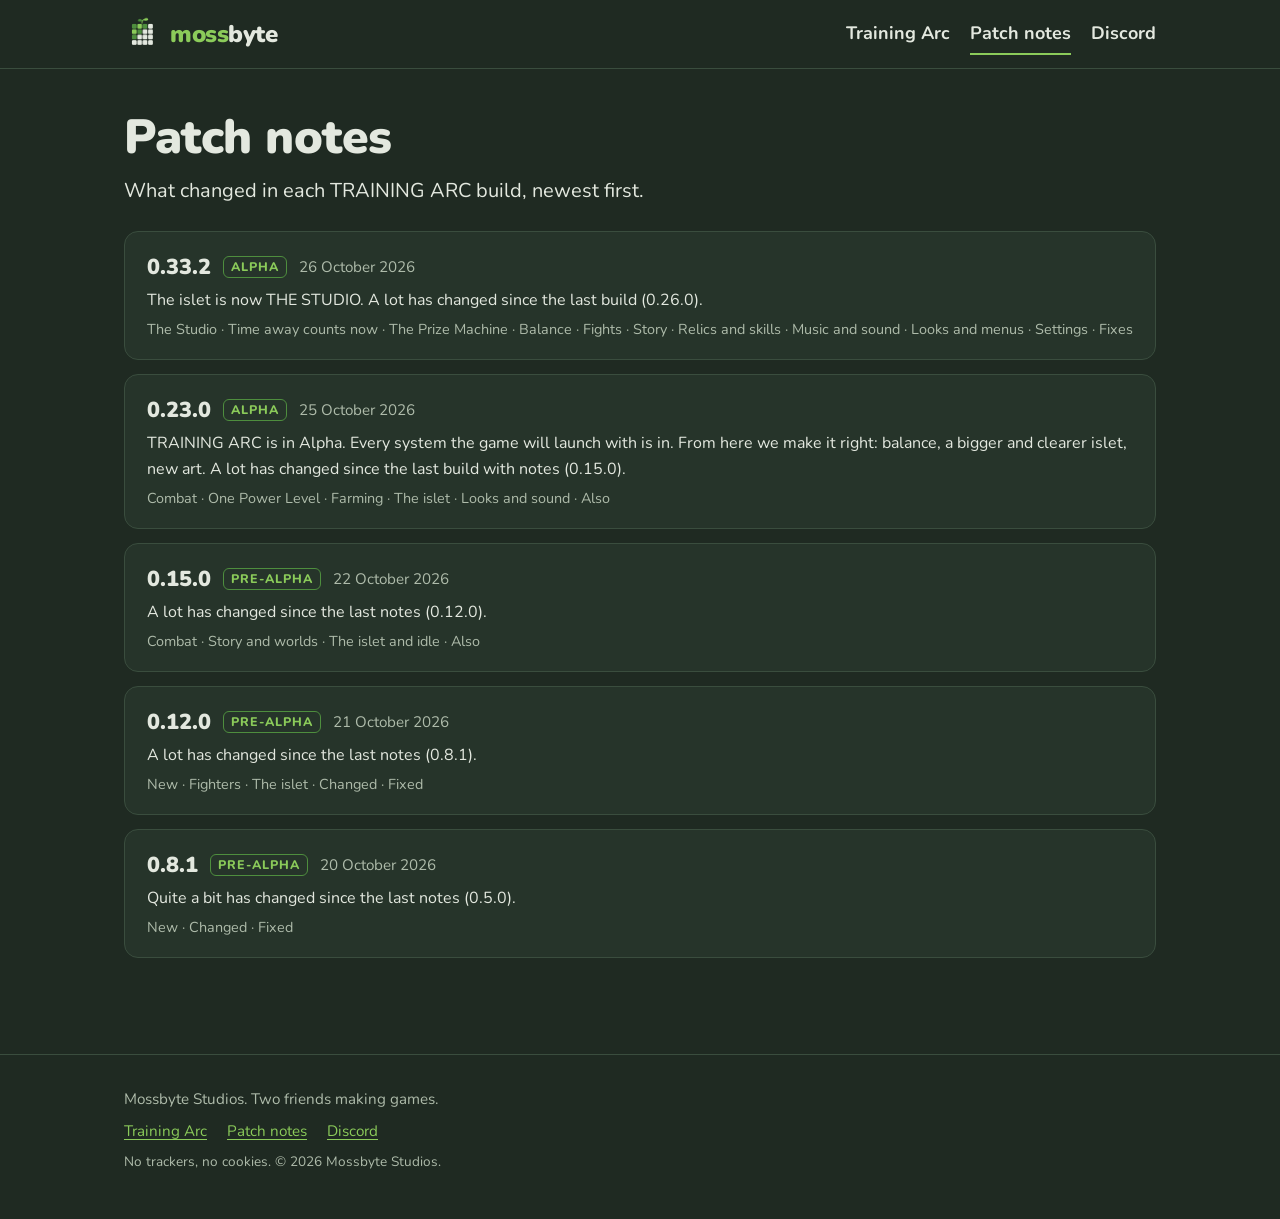
==== patch-notes/index.html @ 5b7db669 "Publish the site from training-arc 433669513" ====
<!doctype html>
<html lang="en">
<head>
<meta charset="utf-8">
<meta name="viewport" content="width=device-width, initial-scale=1">
<title>Patch notes | Mossbyte Studios</title>
<meta name="description" content="What changed in each TRAINING ARC build.">
<meta name="theme-color" content="#1F2A22">
<link rel="canonical" href="https://mossbytestudios.com/patch-notes/">
<meta property="og:type" content="website">
<meta property="og:site_name" content="Mossbyte Studios">
<meta property="og:title" content="Patch notes | Mossbyte Studios">
<meta property="og:description" content="What changed in each TRAINING ARC build.">
<meta property="og:url" content="https://mossbytestudios.com/patch-notes/">
<meta property="og:image" content="https://mossbytestudios.com/img/og_training_arc.jpg">
<meta name="twitter:card" content="summary_large_image">
<link rel="icon" type="image/png" sizes="32x32" href="../img/icon-32.png">
<link rel="apple-touch-icon" href="../img/icon-180.png">
<link rel="preload" href="../fonts/nunito-latin.woff" as="font" type="font/woff" crossorigin>
<link rel="stylesheet" href="../css/site.css">
</head>
<body class="">
<a class="skip" href="#main">Skip to content</a>
<header class="site-header">
  <div class="wrap header-row">
    <a class="brand" href="../" aria-label="Mossbyte Studios, home">
      <img src="../img/icon-180.png" alt="" width="36" height="36">
      <span class="brand-word"><span class="moss">moss</span>byte</span>
    </a>
    <nav class="site-nav" aria-label="Main">
      <a href="../training-arc/">Training Arc</a>
      <a href="../patch-notes/" aria-current="page">Patch notes</a>
      <a href="https://discord.gg/VtTaMhQuwS">Discord</a>
    </nav>
  </div>
</header>
<main id="main">
<section class="wrap notes">
  <h1>Patch notes</h1>
  <p class="lede">What changed in each TRAINING ARC build, newest first.</p>
  <ol class="notes-list">
  <li>
    <a href="../patch-notes/0.33.2-alpha/">
      <span class="v">0.33.2</span><span class="tag">Alpha</span><time datetime="2026-10-26">26 October 2026</time>
      <span class="sum">The islet is now THE STUDIO. A lot has changed since the last build (0.26.0).</span>
      <span class="topics">The Studio · Time away counts now · The Prize Machine · Balance · Fights · Story · Relics and skills · Music and sound · Looks and menus · Settings · Fixes</span>
    </a>
  </li>
  <li>
    <a href="../patch-notes/0.23.0-alpha/">
      <span class="v">0.23.0</span><span class="tag">Alpha</span><time datetime="2026-10-25">25 October 2026</time>
      <span class="sum">TRAINING ARC is in Alpha. Every system the game will launch with is in. From here we make it right: balance, a bigger and clearer islet, new art. A lot has changed since the last build with notes (0.15.0).</span>
      <span class="topics">Combat · One Power Level · Farming · The islet · Looks and sound · Also</span>
    </a>
  </li>
  <li>
    <a href="../patch-notes/0.15.0-prealpha/">
      <span class="v">0.15.0</span><span class="tag">Pre-Alpha</span><time datetime="2026-10-22">22 October 2026</time>
      <span class="sum">A lot has changed since the last notes (0.12.0).</span>
      <span class="topics">Combat · Story and worlds · The islet and idle · Also</span>
    </a>
  </li>
  <li>
    <a href="../patch-notes/0.12.0-prealpha/">
      <span class="v">0.12.0</span><span class="tag">Pre-Alpha</span><time datetime="2026-10-21">21 October 2026</time>
      <span class="sum">A lot has changed since the last notes (0.8.1).</span>
      <span class="topics">New · Fighters · The islet · Changed · Fixed</span>
    </a>
  </li>
  <li>
    <a href="../patch-notes/0.8.1-prealpha/">
      <span class="v">0.8.1</span><span class="tag">Pre-Alpha</span><time datetime="2026-10-20">20 October 2026</time>
      <span class="sum">Quite a bit has changed since the last notes (0.5.0).</span>
      <span class="topics">New · Changed · Fixed</span>
    </a>
  </li>
  </ol>
</section>
</main>
<footer class="site-footer">
  <div class="wrap footer-row">
    <p>Mossbyte Studios. Two friends making games.</p>
    <p class="footer-links">
      <a href="../training-arc/">Training Arc</a>
      <a href="../patch-notes/">Patch notes</a>
      <a href="https://discord.gg/VtTaMhQuwS">Discord</a>
    </p>
    <p class="small">No trackers, no cookies. &copy; 2026 Mossbyte Studios.</p>
  </div>
</footer>
</body>
</html>
---- css/site.css ----
/* mossbytestudios.com. Brand: bg #1F2A22, moss #4E8E3E / #8BCB5A, off-white #E3E8DF, Nunito (self-hosted, OFL). */

@font-face {
  font-family: "Nunito";
  src: url("../fonts/nunito-latin.woff") format("woff");
  font-weight: 200 1000;
  font-display: swap;
}

:root {
  --bg: #1F2A22;
  --bg-2: #26342A;        /* cards */
  --bg-3: #2E3E32;        /* card hover, borders */
  --line: #3A4D3E;
  --moss: #4E8E3E;
  --sprout: #8BCB5A;
  --text: #E3E8DF;
  --muted: #AEBBAA;
  --screen: #0E1310;      /* the TV glass */
  --on-air: #FF5A4E;
  --radius: 14px;
  --wrap: 1080px;
  color-scheme: dark;
}

*, *::before, *::after { box-sizing: border-box; }

html { -webkit-text-size-adjust: 100%; }

body {
  margin: 0;
  background: var(--bg);
  color: var(--text);
  font-family: "Nunito", system-ui, -apple-system, "Segoe UI", sans-serif;
  font-size: 18px;
  line-height: 1.6;
  overflow-x: hidden;
}

img { max-width: 100%; height: auto; display: block; }

a { color: var(--sprout); text-underline-offset: 3px; text-decoration-thickness: 1px; }
a:hover { color: var(--text); }
:focus-visible { outline: 3px solid var(--sprout); outline-offset: 3px; border-radius: 4px; }

h1, h2, h3 { line-height: 1.2; margin: 0 0 .5em; font-weight: 900; letter-spacing: -.01em; }
h1 { font-size: clamp(2rem, 5vw, 3rem); }
h2 { font-size: clamp(1.4rem, 3vw, 1.75rem); margin-top: 0; }
h3 { font-size: 1.15rem; font-weight: 800; }
p { margin: 0 0 1em; }

.wrap { width: 100%; max-width: var(--wrap); margin-left: auto; margin-right: auto; padding-left: 24px; padding-right: 24px; }
main > section, main > article { margin-top: 64px; }
main > section:first-child, main > article:first-child { margin-top: 40px; }

.skip { position: absolute; left: -9999px; top: 8px; background: var(--sprout); color: var(--bg); padding: 8px 12px; z-index: 10; }
.skip:focus { left: 16px; }

/* ---- header / footer */
.site-header { border-bottom: 1px solid var(--line); }
.header-row { display: flex; align-items: center; justify-content: space-between; gap: 16px; min-height: 68px; }
.brand { display: flex; align-items: center; gap: 10px; text-decoration: none; color: var(--text); }
.brand img { width: 36px; height: 36px; }
.brand-word { font-weight: 900; font-size: 1.5rem; letter-spacing: -.02em; }
.brand-word .moss { color: var(--sprout); }
.site-nav { display: flex; gap: 4px 20px; flex-wrap: wrap; }
.site-nav a { color: var(--text); text-decoration: none; font-weight: 700; padding: 6px 0; border-bottom: 2px solid transparent; }
.site-nav a:hover, .site-nav a[aria-current] { border-bottom-color: var(--sprout); }

.site-footer { margin-top: 96px; border-top: 1px solid var(--line); padding: 32px 0 40px; color: var(--muted); font-size: .95rem; }
.footer-row p { margin: 0 0 .5em; }
.footer-links { display: flex; flex-wrap: wrap; gap: 4px 20px; }
.small { font-size: .85rem; }

/* ---- shared bits */
.lede { font-size: 1.25rem; color: var(--text); }
.eyebrow { font-size: .85rem; font-weight: 800; letter-spacing: .18em; text-transform: uppercase; color: var(--muted); margin-bottom: 16px; }
.note { color: var(--muted); font-size: 1rem; }
.prose > * { max-width: 720px; }

.btn {
  display: inline-block; background: var(--sprout); color: var(--bg); font-weight: 800; text-decoration: none;
  padding: 10px 20px; border-radius: 999px; border: 2px solid var(--sprout);
}
.btn:hover { background: var(--text); border-color: var(--text); color: var(--bg); }
.btn.ghost { background: transparent; color: var(--sprout); }
.btn.ghost:hover { color: var(--text); border-color: var(--text); background: transparent; }
.actions { display: flex; flex-wrap: wrap; gap: 12px; margin: 20px 0 0; }

.chips { list-style: none; padding: 0; margin: 0; display: flex; flex-wrap: wrap; gap: 8px; }
.chips li {
  display: inline-flex; align-items: center; gap: 8px; font-size: .9rem; font-weight: 700;
  background: var(--bg-3); border: 1px solid var(--line); border-radius: 999px; padding: 3px 12px;
}
.on-air { width: 9px; height: 9px; border-radius: 50%; background: var(--on-air); box-shadow: 0 0 0 3px rgba(255, 90, 78, .22); }

.link-cards { display: grid; grid-template-columns: repeat(auto-fit, minmax(260px, 1fr)); gap: 16px; }
.link-card {
  display: block; background: var(--bg-2); border: 1px solid var(--line); border-radius: var(--radius);
  padding: 20px 22px; text-decoration: none; color: var(--muted);
}
.link-card strong { display: block; color: var(--text); font-size: 1.15rem; margin-bottom: 4px; }
.link-card:hover { background: var(--bg-3); border-color: var(--moss); color: var(--text); }

/* ---- the TV screen frame (game art sits in these) */
.screen {
  position: relative; display: block; background: var(--screen); border-radius: 18px; overflow: hidden;
  border: 1px solid #000; box-shadow: 0 0 0 6px #151C17, 0 0 0 7px var(--line), 0 18px 40px rgba(0, 0, 0, .35);
}
.screen img { width: 100%; }
.screen::after {           /* faint scanlines + a soft vignette, like a CRT */
  content: ""; position: absolute; inset: 0; pointer-events: none;
  background:
    repeating-linear-gradient(to bottom, rgba(0, 0, 0, .10) 0 1px, transparent 1px 3px),
    radial-gradient(ellipse at center, transparent 62%, rgba(0, 0, 0, .35) 100%);
}
a.screen:hover { box-shadow: 0 0 0 6px #151C17, 0 0 0 7px var(--moss), 0 18px 40px rgba(0, 0, 0, .35); }

/* ---- home */
.hero { padding-top: 24px; }
.hero-logo { width: min(560px, 100%); margin: 0 0 28px -8px; }
.hero p { max-width: 640px; color: var(--muted); }
.hero .lede { color: var(--text); margin-bottom: .4em; }

.feature {
  display: grid; grid-template-columns: minmax(0, 1.3fr) minmax(0, 1fr); gap: 8px 40px; align-items: start;
  background: var(--bg-2); border: 1px solid var(--line); border-radius: 20px; padding: 28px;
}
.feature-art { grid-column: 1 / -1; margin: 7px 7px 28px; }
.feature-side { padding-top: 6px; }
.feature h3 { font-size: 1.6rem; font-weight: 900; }
.feature h3 a { color: var(--text); text-decoration: none; }
.feature h3 a:hover { color: var(--sprout); }
.feature p { color: var(--muted); }
.feature .chips { margin-top: 4px; }

/* ---- game page */
.game-hero { display: grid; gap: 28px; }
.hero-screen { margin: 7px; }
.channel-bug {
  position: absolute; z-index: 1; top: 12px; right: 14px; font-weight: 900; font-size: .8rem; letter-spacing: .12em;
  color: rgba(255, 255, 255, .85); background: rgba(0, 0, 0, .45); padding: 2px 8px; border-radius: 6px;
}
.game-title h1 { margin-bottom: 12px; }
.game-title h1 span { display: block; font-size: .45em; font-weight: 800; letter-spacing: .2em; text-transform: uppercase; color: var(--sprout); margin-top: 6px; }

.three { list-style: none; padding: 0; margin: 0; display: grid; grid-template-columns: repeat(3, minmax(0, 1fr)); gap: 16px; }
.three li { background: var(--bg-2); border: 1px solid var(--line); border-radius: var(--radius); padding: 20px 22px; }
.three p { margin: 0; color: var(--muted); font-size: 1rem; }

.tv-guide { list-style: none; padding: 0; margin: 0 0 16px; border: 1px solid var(--line); border-radius: var(--radius); overflow: hidden; }
.tv-guide li {
  display: grid; grid-template-columns: 48px minmax(0, 13rem) minmax(0, 1fr) auto; gap: 16px; align-items: baseline;
  padding: 12px 18px; background: var(--bg-2);
}
.tv-guide li:nth-child(even) { background: #223026; }
.tv-guide .ch { font-weight: 900; color: var(--bg); background: var(--sprout); border-radius: 6px; text-align: center; font-size: .9rem; padding: 1px 0; align-self: center; }
.tv-guide span:not(.ch) { color: var(--muted); }
.tv-guide em { font-style: normal; color: var(--muted); font-size: .9rem; white-space: nowrap; }

.shots { display: grid; grid-template-columns: repeat(2, minmax(0, 1fr)); gap: 32px 28px; }
.shots figure { margin: 7px; }
.shots figcaption { margin-top: 14px; color: var(--muted); font-size: .95rem; }

.trailer { aspect-ratio: 16 / 9; margin: 7px; }
.trailer iframe { width: 100%; height: 100%; border: 0; display: block; }
.trailer-play { display: block; height: 100%; position: relative; color: var(--text); }
.trailer-play img { width: 100%; height: 100%; object-fit: cover; opacity: .75; }
.trailer-play span {
  position: absolute; left: 50%; top: 50%; transform: translate(-50%, -50%); background: var(--sprout); color: var(--bg);
  font-weight: 900; padding: 12px 24px; border-radius: 999px;
}

/* ---- patch notes */
.crumbs { margin-bottom: 8px; font-weight: 700; }
.notes h1 { margin-bottom: 8px; }
.notes-meta { display: flex; align-items: center; gap: 12px; color: var(--muted); margin-bottom: 32px; }
.tag {
  display: inline-block; font-size: .78rem; font-weight: 800; letter-spacing: .08em; text-transform: uppercase;
  color: var(--sprout); border: 1px solid var(--moss); border-radius: 6px; padding: 0 7px;
}
.notes-body h2 { font-size: 1.3rem; margin: 1.6em 0 .5em; color: var(--sprout); }
.notes-body ul { padding-left: 1.2em; margin: 0 0 1em; }
.notes-body li { margin-bottom: .45em; }
.notes-body li::marker { color: var(--moss); }
.notes-body li ul { margin: .4em 0 0; }
.notes-body strong { color: #F3F6F0; }
.notes-body > p:first-child { font-size: 1.15rem; }

.notes-list { list-style: none; padding: 0; margin: 24px 0 0; display: grid; gap: 14px; }
.notes-list a {
  display: grid; grid-template-columns: auto auto 1fr; align-items: center; gap: 4px 12px;
  background: var(--bg-2); border: 1px solid var(--line); border-radius: var(--radius); padding: 18px 22px;
  text-decoration: none; color: var(--muted);
}
.notes-list a:hover { background: var(--bg-3); border-color: var(--moss); }
.notes-list .v { font-size: 1.35rem; font-weight: 900; color: var(--text); }
.notes-list time { font-size: .95rem; }
.notes-list .sum { grid-column: 1 / -1; font-size: 1rem; color: var(--text); }
.notes-list .topics { grid-column: 1 / -1; font-size: .9rem; }
.notes-list .topics:empty { display: none; }

.pager { display: flex; justify-content: space-between; gap: 16px; margin-top: 48px; padding-top: 20px; border-top: 1px solid var(--line); font-weight: 700; }

/* ---- 404 */
.lost { text-align: center; padding-top: 40px; }
.lost .screen { max-width: 420px; margin: 0 auto 28px; aspect-ratio: 4 / 3; display: grid; place-items: center; }
.lost .static-text { font-size: 2.2rem; font-weight: 900; letter-spacing: .1em; color: var(--muted); }

/* ---- narrow screens */
@media (max-width: 860px) {
  .feature { grid-template-columns: 1fr; gap: 0; padding: 20px; }
  .feature-art { margin-bottom: 24px; }
  .feature-side { padding-top: 0; }
  .three { grid-template-columns: 1fr; }
  .tv-guide li { grid-template-columns: 40px minmax(0, 1fr) auto; gap: 4px 12px; }
  .tv-guide li > span:nth-of-type(2) { grid-column: 2 / 4; grid-row: 2; font-size: .95rem; }
}
@media (max-width: 720px) {
  body { font-size: 17px; }
  .wrap { padding-left: 16px; padding-right: 16px; }
  main > section, main > article { margin-top: 48px; }
  .header-row { flex-direction: column; align-items: flex-start; gap: 4px; padding-top: 12px; padding-bottom: 8px; }
  .site-nav { gap: 4px 18px; }
  .shots { grid-template-columns: 1fr; gap: 28px; }
  .hero-logo { margin-left: -4px; }
  .lede { font-size: 1.15rem; }
  .notes-list a { padding: 16px; }
  .channel-bug { font-size: .62rem; top: 7px; right: 9px; padding: 1px 6px; }
}

@media (prefers-reduced-motion: reduce) { * { scroll-behavior: auto !important; transition: none !important; } }
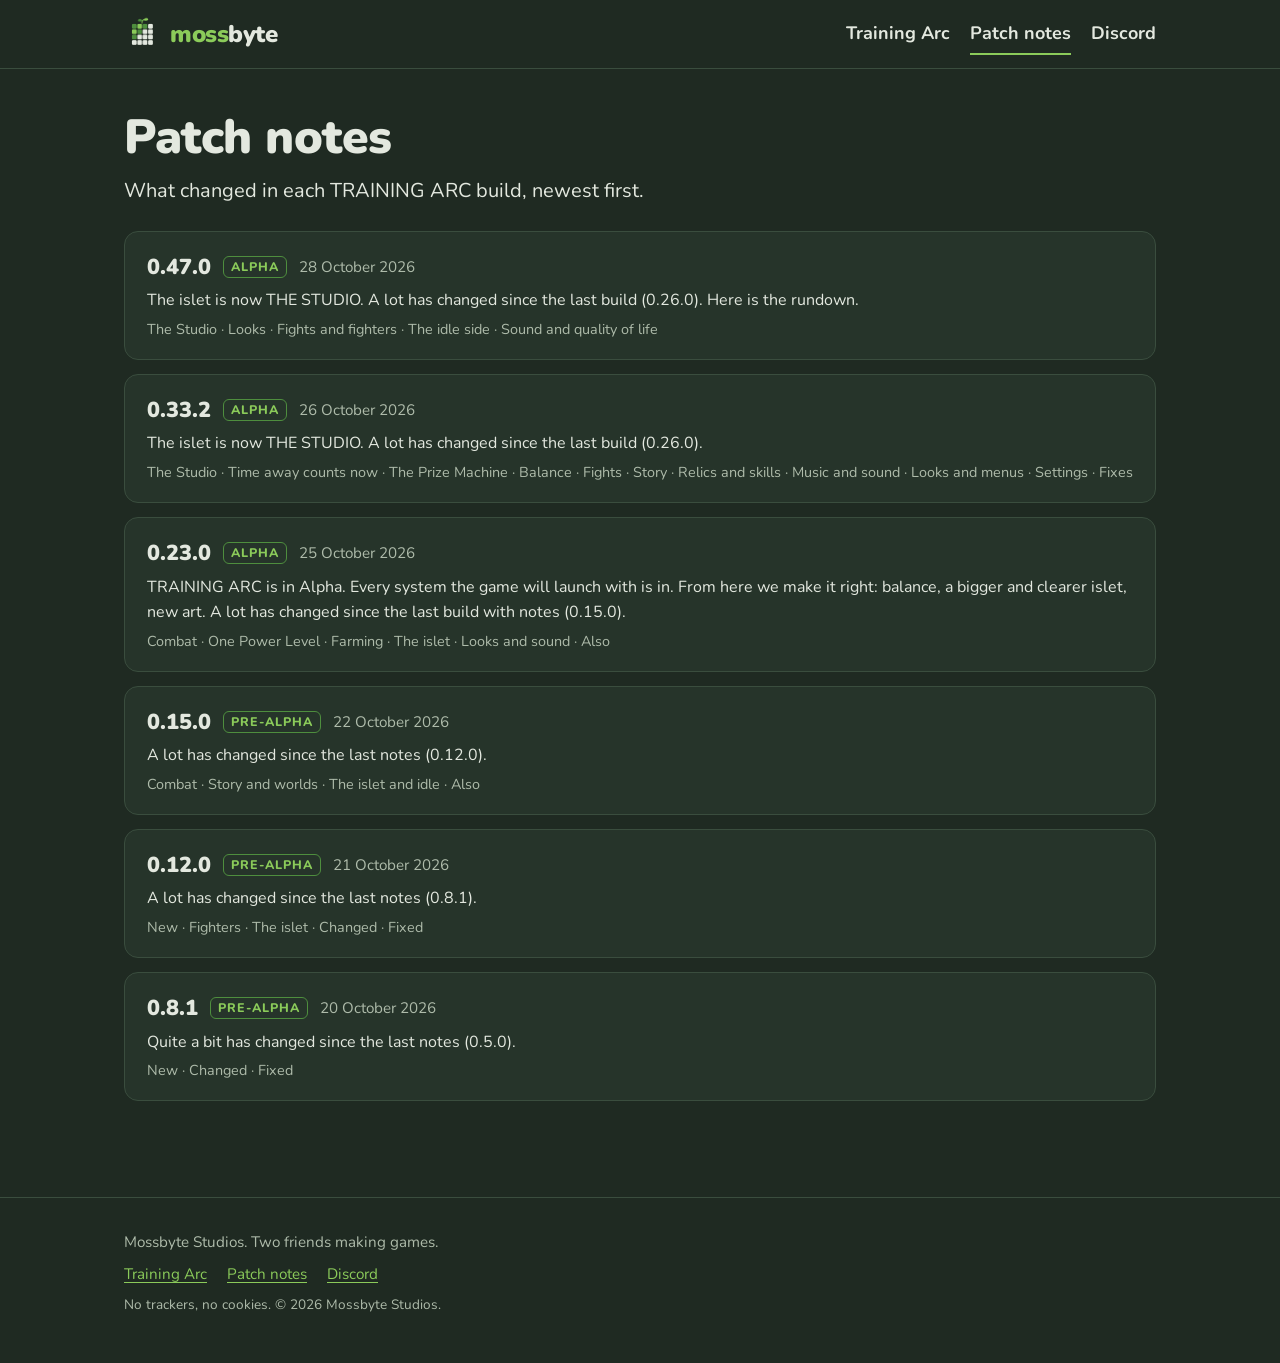
==== commit 0699f978: "Publish the site from training-arc 8649b7ae2" ====
--- a/patch-notes/index.html
+++ b/patch-notes/index.html
@@ -18,6 +18,7 @@
 <link rel="apple-touch-icon" href="../img/icon-180.png">
 <link rel="preload" href="../fonts/nunito-latin.woff" as="font" type="font/woff" crossorigin>
 <link rel="stylesheet" href="../css/site.css">
+<script src="../js/site.js" defer></script>
 </head>
 <body class="">
 <a class="skip" href="#main">Skip to content</a>
@@ -39,6 +40,13 @@
   <h1>Patch notes</h1>
   <p class="lede">What changed in each TRAINING ARC build, newest first.</p>
   <ol class="notes-list">
+  <li>
+    <a href="../patch-notes/0.47.0-alpha/">
+      <span class="v">0.47.0</span><span class="tag">Alpha</span><time datetime="2026-10-28">28 October 2026</time>
+      <span class="sum">The islet is now THE STUDIO. A lot has changed since the last build (0.26.0). Here is the rundown.</span>
+      <span class="topics">The Studio · Looks · Fights and fighters · The idle side · Sound and quality of life</span>
+    </a>
+  </li>
   <li>
     <a href="../patch-notes/0.33.2-alpha/">
       <span class="v">0.33.2</span><span class="tag">Alpha</span><time datetime="2026-10-26">26 October 2026</time>
--- a/css/site.css
+++ b/css/site.css
@@ -116,6 +116,34 @@
 }
 a.screen:hover { box-shadow: 0 0 0 6px #151C17, 0 0 0 7px var(--moss), 0 18px 40px rgba(0, 0, 0, .35); }
 
+/* ---- the screenshot viewer (js/site.js) */
+.viewer {
+  width: 100vw; height: 100vh; max-width: none; max-height: none; margin: 0; padding: 56px 16px 24px;
+  border: 0; background: transparent; color: var(--text);
+}
+.viewer::backdrop { background: rgba(10, 14, 11, .97); }
+.viewer[open] { display: flex; align-items: center; justify-content: center; }
+.viewer figure { margin: 0; display: flex; flex-direction: column; align-items: center; gap: 12px; max-width: 100%; max-height: 100%; }
+.viewer img {
+  max-width: min(1280px, 100%); max-height: calc(100vh - 140px); width: auto; height: auto;
+  border-radius: 10px; box-shadow: 0 0 0 1px var(--line), 0 18px 60px rgba(0, 0, 0, .5);
+}
+.viewer figcaption { color: var(--muted); text-align: center; }
+.viewer button {
+  position: fixed; display: grid; place-items: center; width: 48px; height: 48px; border-radius: 999px;
+  border: 1px solid var(--line); background: var(--bg-2); color: var(--text); font: inherit; font-size: 28px;
+  line-height: 1; cursor: pointer;
+}
+.viewer button:hover, .viewer button:focus-visible { background: var(--bg-3); border-color: var(--sprout); outline: none; }
+.viewer-close { top: 12px; right: 16px; }
+.viewer-nav { top: 50%; transform: translateY(-50%); }
+.viewer-nav.prev { left: 16px; }
+.viewer-nav.next { right: 16px; }
+@media (max-width: 720px) {
+  .viewer-nav { top: auto; bottom: 16px; transform: none; }
+  .viewer img { max-height: calc(100vh - 200px); }
+}
+
 /* ---- home */
 .hero { padding-top: 24px; }
 .hero-logo { width: min(560px, 100%); margin: 0 0 28px -8px; }
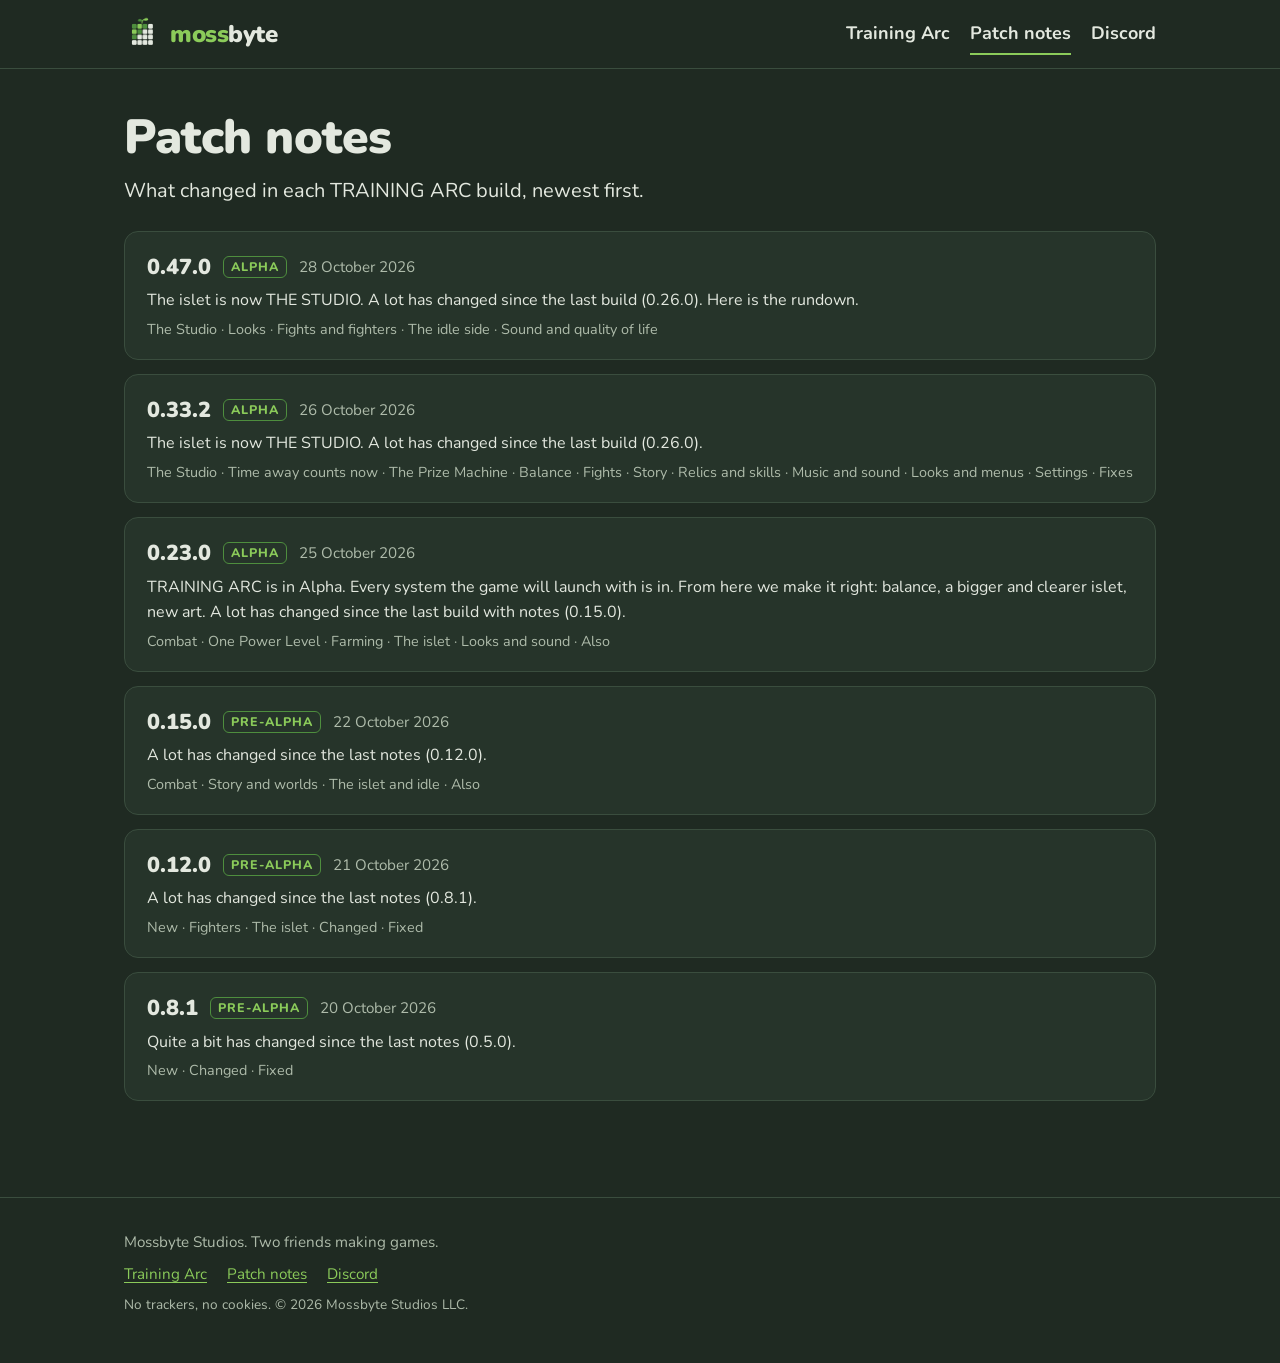
==== commit e19a56ae: "Publish the site from training-arc abc2945c0" ====
--- a/patch-notes/index.html
+++ b/patch-notes/index.html
@@ -19,6 +19,10 @@
 <link rel="preload" href="../fonts/nunito-latin.woff" as="font" type="font/woff" crossorigin>
 <link rel="stylesheet" href="../css/site.css">
 <script src="../js/site.js" defer></script>
+<script type="application/ld+json">
+{"@context": "https://schema.org", "@type": "Organization", "name": "Mossbyte Studios", "legalName": "Mossbyte Studios LLC",
+ "url": "https://mossbytestudios.com/", "logo": "https://mossbytestudios.com/img/icon-180.png"}
+</script>
 </head>
 <body class="">
 <a class="skip" href="#main">Skip to content</a>
@@ -93,7 +97,7 @@
       <a href="../patch-notes/">Patch notes</a>
       <a href="https://discord.gg/VtTaMhQuwS">Discord</a>
     </p>
-    <p class="small">No trackers, no cookies. &copy; 2026 Mossbyte Studios.</p>
+    <p class="small">No trackers, no cookies. &copy; 2026 Mossbyte Studios LLC.</p>
   </div>
 </footer>
 </body>
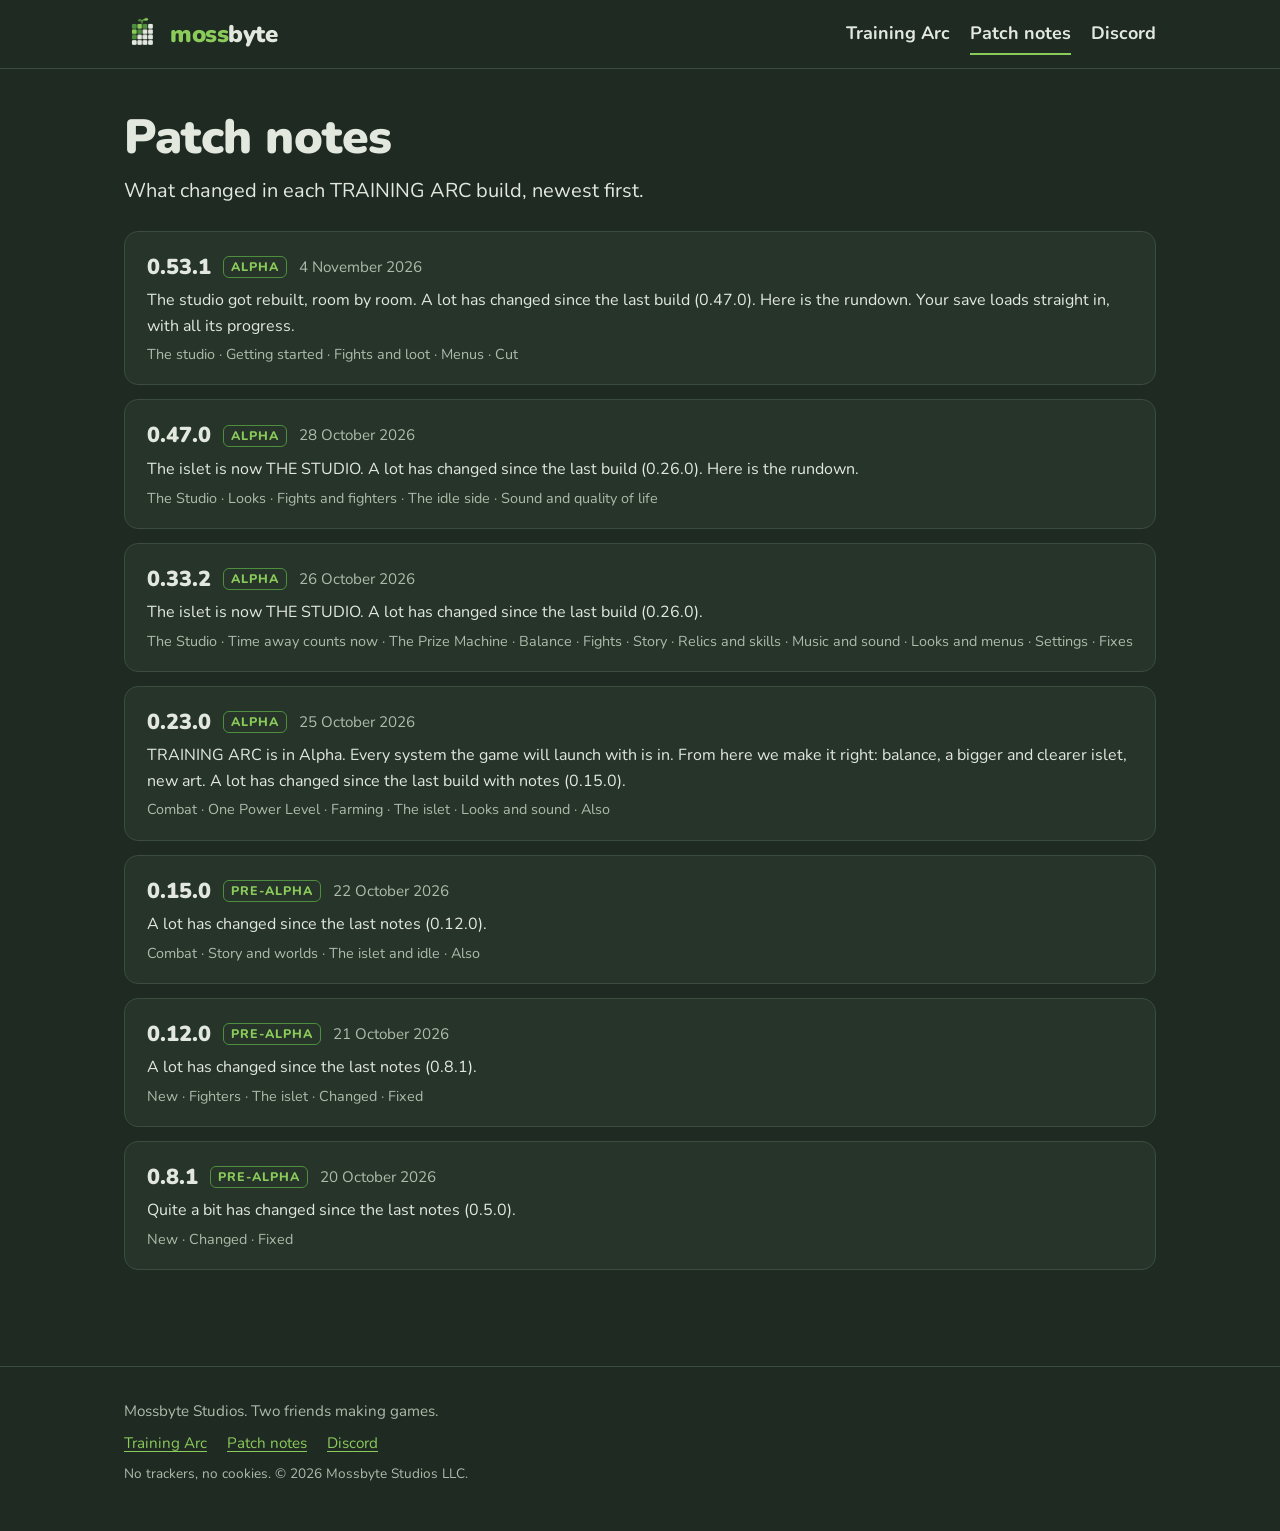
==== commit f3602b2c: "Publish the site from training-arc d371b04f2" ====
--- a/patch-notes/index.html
+++ b/patch-notes/index.html
@@ -44,6 +44,13 @@
   <h1>Patch notes</h1>
   <p class="lede">What changed in each TRAINING ARC build, newest first.</p>
   <ol class="notes-list">
+  <li>
+    <a href="../patch-notes/0.53.1-alpha/">
+      <span class="v">0.53.1</span><span class="tag">Alpha</span><time datetime="2026-11-04">4 November 2026</time>
+      <span class="sum">The studio got rebuilt, room by room. A lot has changed since the last build (0.47.0). Here is the rundown. Your save loads straight in, with all its progress.</span>
+      <span class="topics">The studio · Getting started · Fights and loot · Menus · Cut</span>
+    </a>
+  </li>
   <li>
     <a href="../patch-notes/0.47.0-alpha/">
       <span class="v">0.47.0</span><span class="tag">Alpha</span><time datetime="2026-10-28">28 October 2026</time>
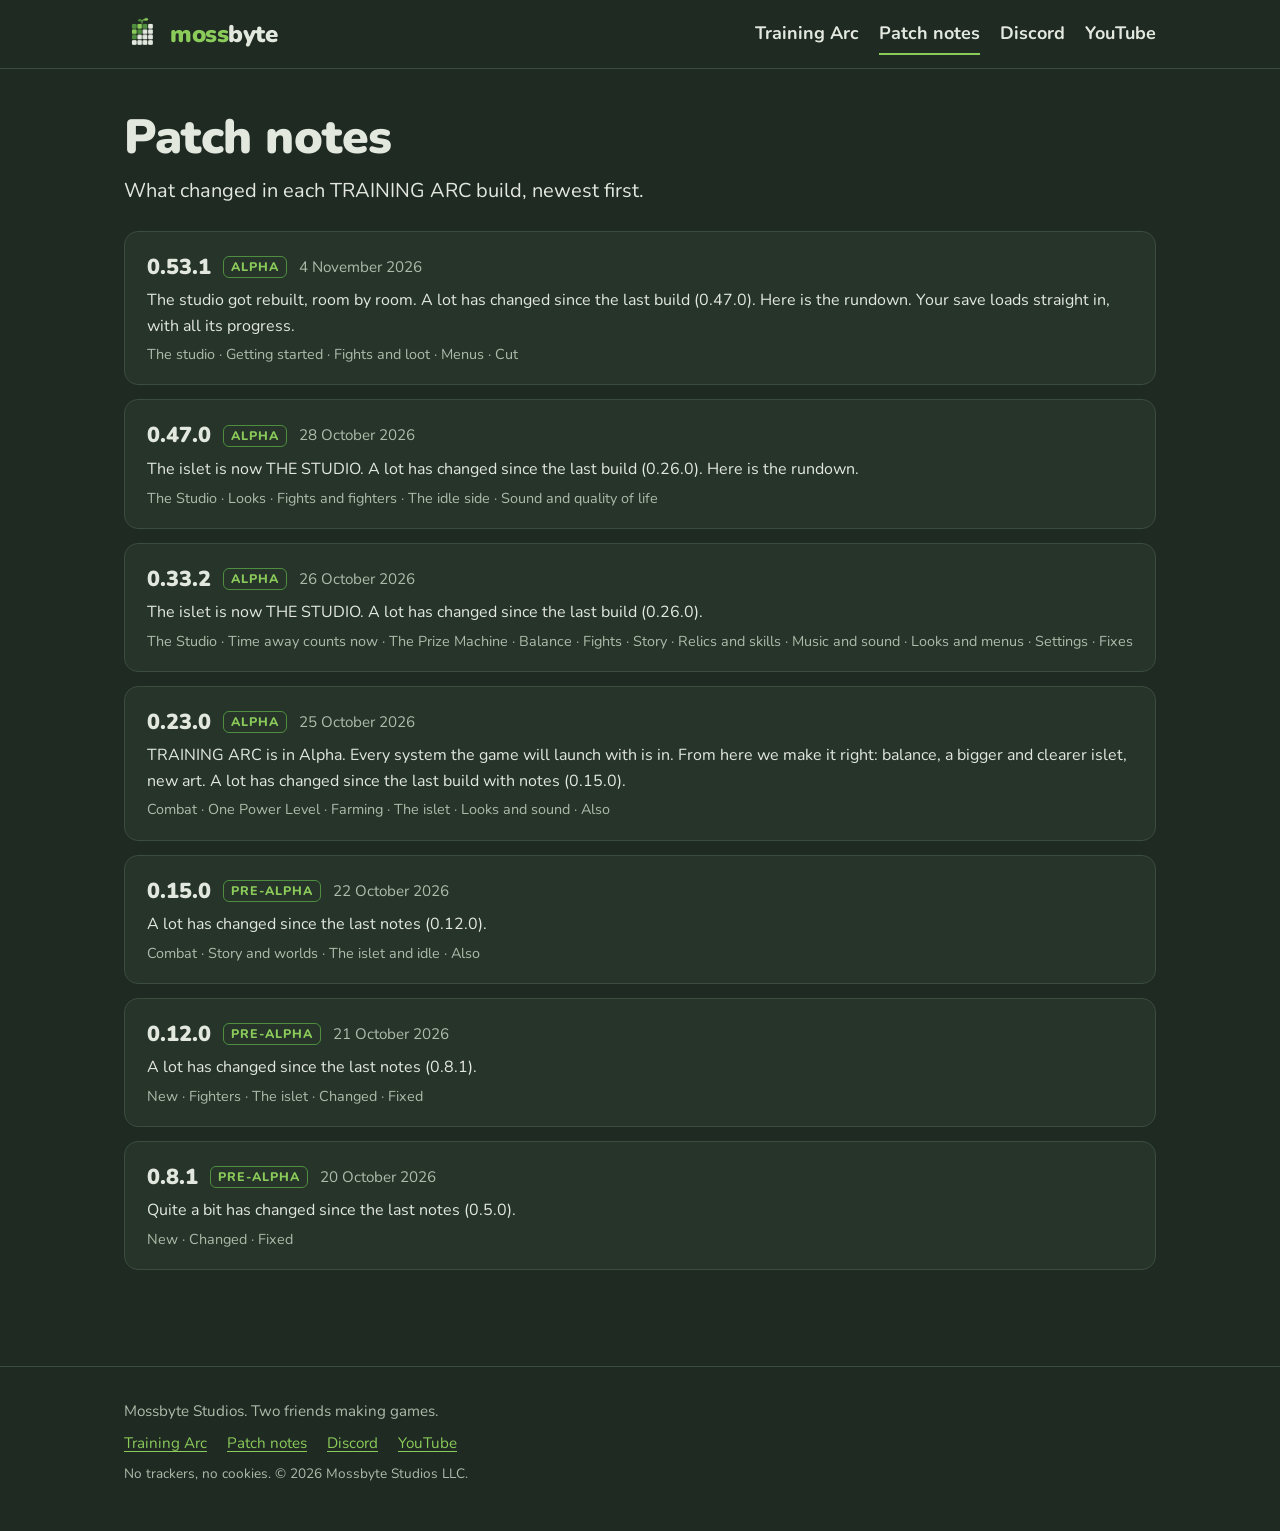
==== commit 18416d78: "Publish the site from training-arc 633ab49d2" ====
--- a/patch-notes/index.html
+++ b/patch-notes/index.html
@@ -21,7 +21,8 @@
 <script src="../js/site.js" defer></script>
 <script type="application/ld+json">
 {"@context": "https://schema.org", "@type": "Organization", "name": "Mossbyte Studios", "legalName": "Mossbyte Studios LLC",
- "url": "https://mossbytestudios.com/", "logo": "https://mossbytestudios.com/img/icon-180.png"}
+ "url": "https://mossbytestudios.com/", "logo": "https://mossbytestudios.com/img/icon-180.png",
+ "sameAs": ["https://www.youtube.com/@MossbyteStudiosLLC"]}
 </script>
 </head>
 <body class="">
@@ -36,6 +37,7 @@
       <a href="../training-arc/">Training Arc</a>
       <a href="../patch-notes/" aria-current="page">Patch notes</a>
       <a href="https://discord.gg/VtTaMhQuwS">Discord</a>
+      <a href="https://www.youtube.com/@MossbyteStudiosLLC">YouTube</a>
     </nav>
   </div>
 </header>
@@ -103,6 +105,7 @@
       <a href="../training-arc/">Training Arc</a>
       <a href="../patch-notes/">Patch notes</a>
       <a href="https://discord.gg/VtTaMhQuwS">Discord</a>
+      <a href="https://www.youtube.com/@MossbyteStudiosLLC">YouTube</a>
     </p>
     <p class="small">No trackers, no cookies. &copy; 2026 Mossbyte Studios LLC.</p>
   </div>
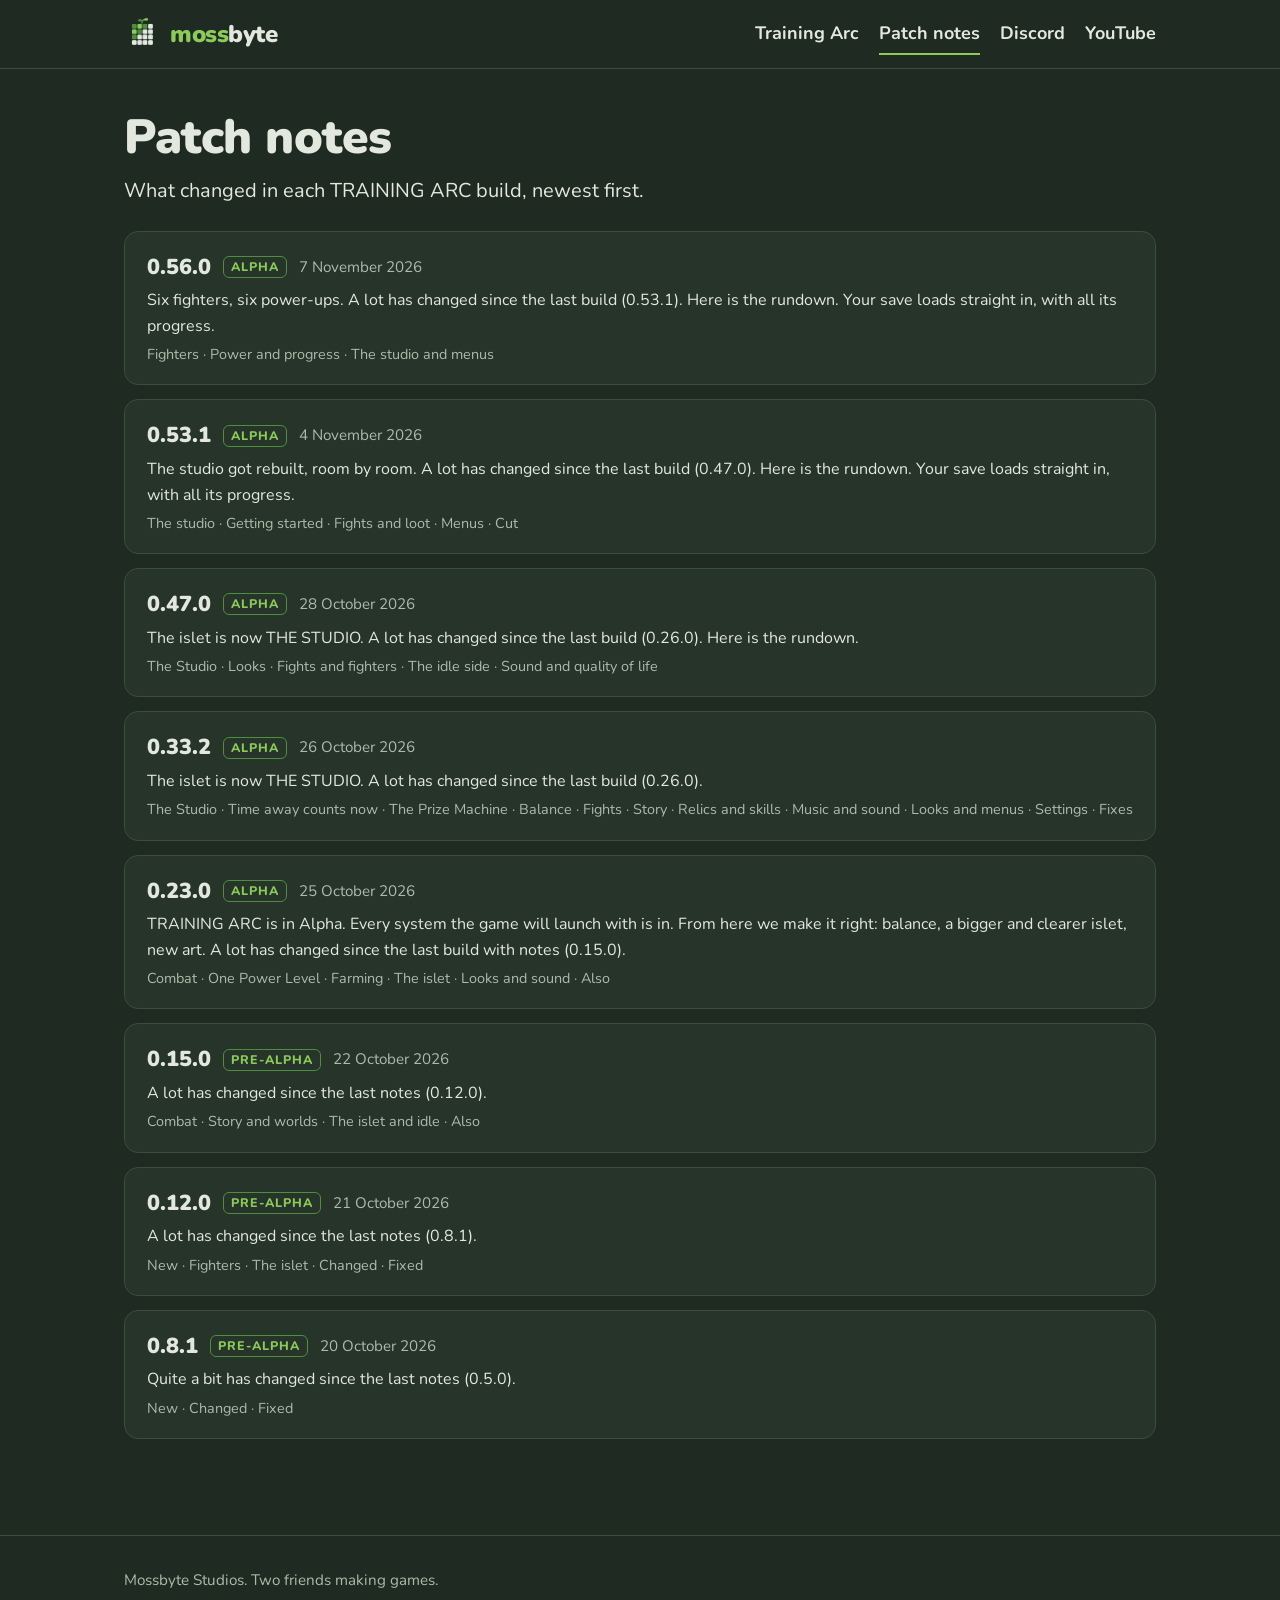
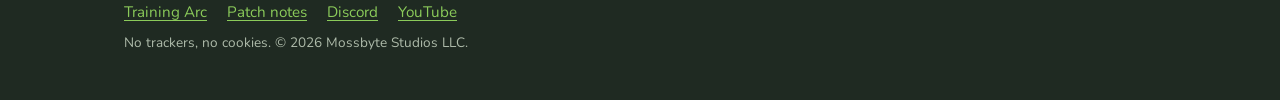
==== commit 14cc5c6f: "Publish the site from training-arc 6a32089ed" ====
--- a/patch-notes/index.html
+++ b/patch-notes/index.html
@@ -46,6 +46,13 @@
   <h1>Patch notes</h1>
   <p class="lede">What changed in each TRAINING ARC build, newest first.</p>
   <ol class="notes-list">
+  <li>
+    <a href="../patch-notes/0.56.0-alpha/">
+      <span class="v">0.56.0</span><span class="tag">Alpha</span><time datetime="2026-11-07">7 November 2026</time>
+      <span class="sum">Six fighters, six power-ups. A lot has changed since the last build (0.53.1). Here is the rundown. Your save loads straight in, with all its progress.</span>
+      <span class="topics">Fighters · Power and progress · The studio and menus</span>
+    </a>
+  </li>
   <li>
     <a href="../patch-notes/0.53.1-alpha/">
       <span class="v">0.53.1</span><span class="tag">Alpha</span><time datetime="2026-11-04">4 November 2026</time>
--- a/css/site.css
+++ b/css/site.css
@@ -170,7 +170,7 @@
   color: rgba(255, 255, 255, .85); background: rgba(0, 0, 0, .45); padding: 2px 8px; border-radius: 6px;
 }
 .game-title h1 { margin-bottom: 12px; }
-.game-title h1 span { display: block; font-size: .45em; font-weight: 800; letter-spacing: .2em; text-transform: uppercase; color: var(--sprout); margin-top: 6px; }
+.game-title h1 span { display: block; font-size: .5em; letter-spacing: .08em; color: var(--on-air); }   /* the subtitle: Channel Fighters */
 
 .three { list-style: none; padding: 0; margin: 0; display: grid; grid-template-columns: repeat(3, minmax(0, 1fr)); gap: 16px; }
 .three li { background: var(--bg-2); border: 1px solid var(--line); border-radius: var(--radius); padding: 20px 22px; }
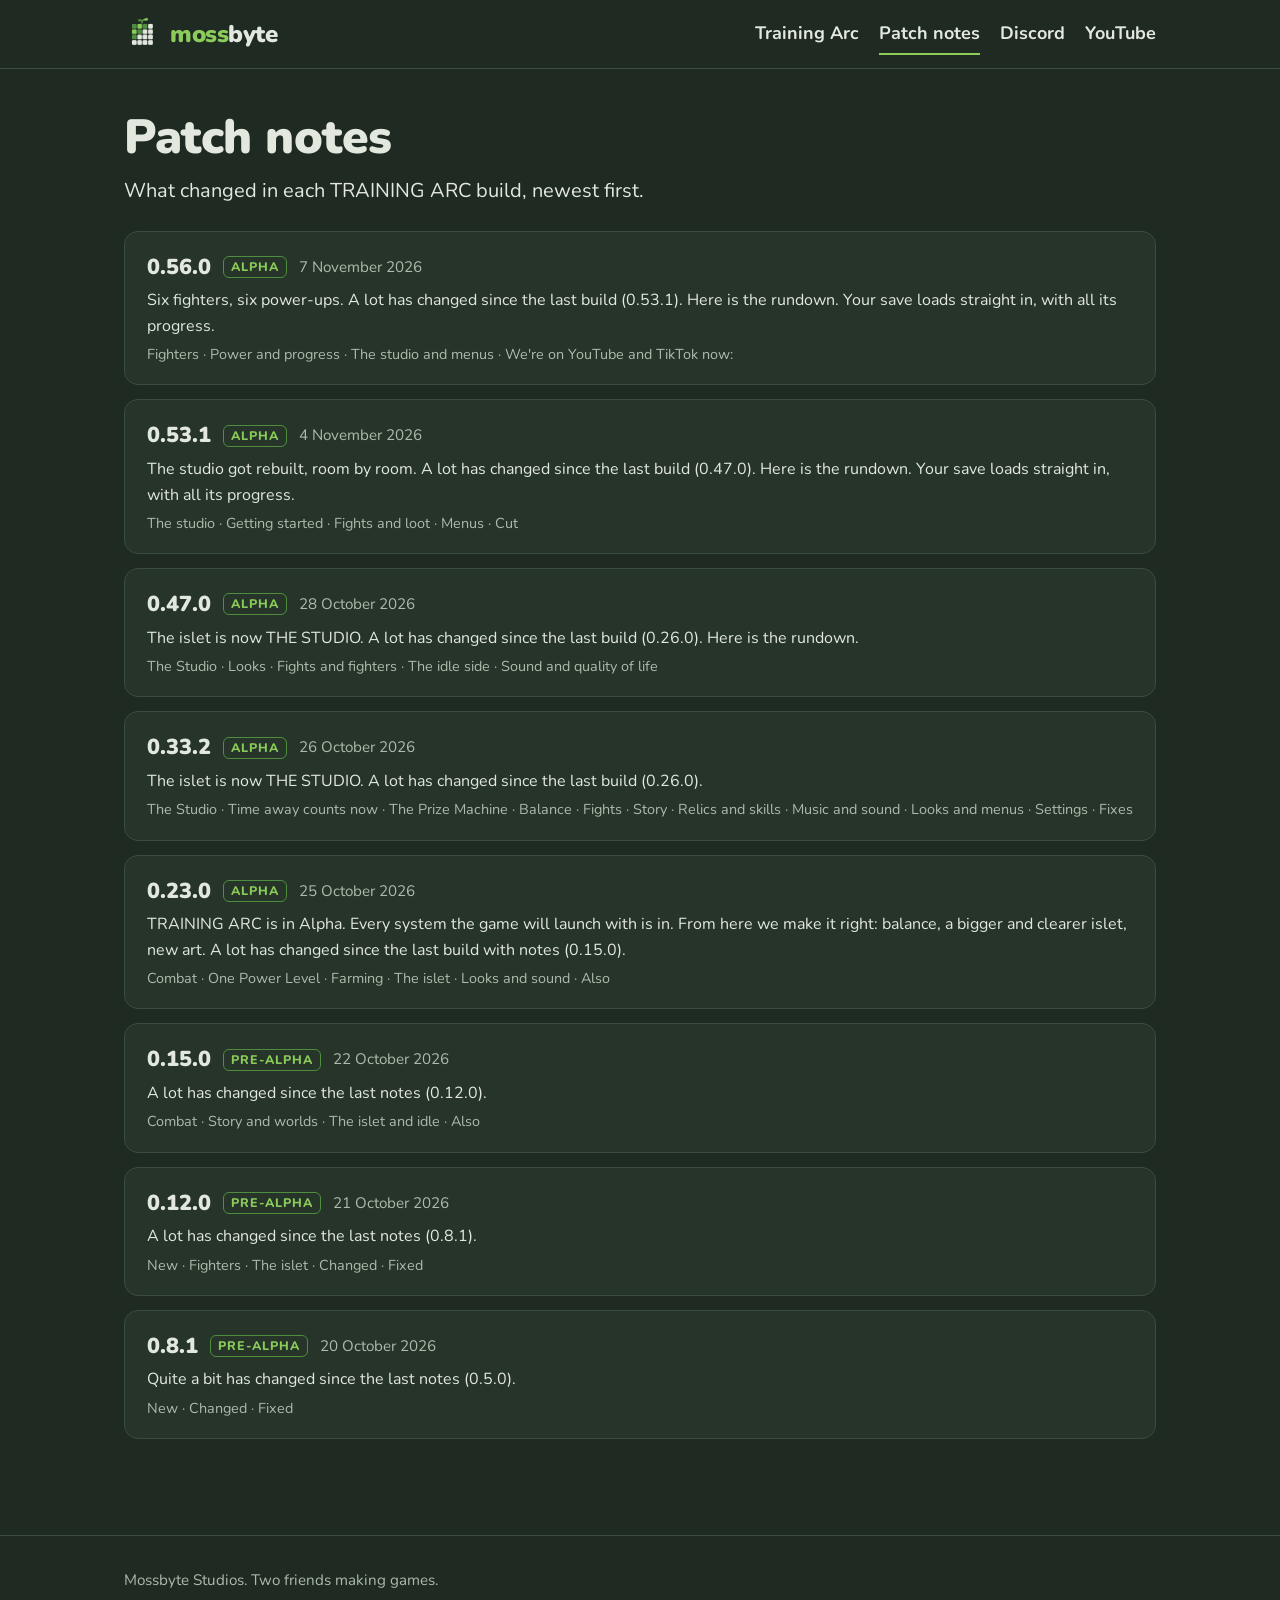
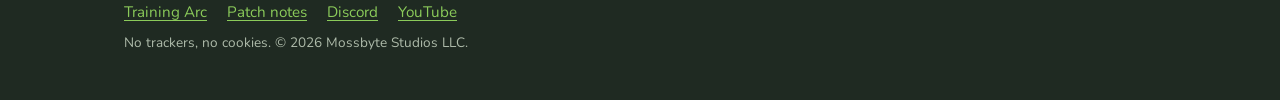
==== commit bd745a17: "Publish the site from training-arc 6a32089ed" ====
--- a/patch-notes/index.html
+++ b/patch-notes/index.html
@@ -50,7 +50,7 @@
     <a href="../patch-notes/0.56.0-alpha/">
       <span class="v">0.56.0</span><span class="tag">Alpha</span><time datetime="2026-11-07">7 November 2026</time>
       <span class="sum">Six fighters, six power-ups. A lot has changed since the last build (0.53.1). Here is the rundown. Your save loads straight in, with all its progress.</span>
-      <span class="topics">Fighters · Power and progress · The studio and menus</span>
+      <span class="topics">Fighters · Power and progress · The studio and menus · We&#x27;re on YouTube and TikTok now:</span>
     </a>
   </li>
   <li>
